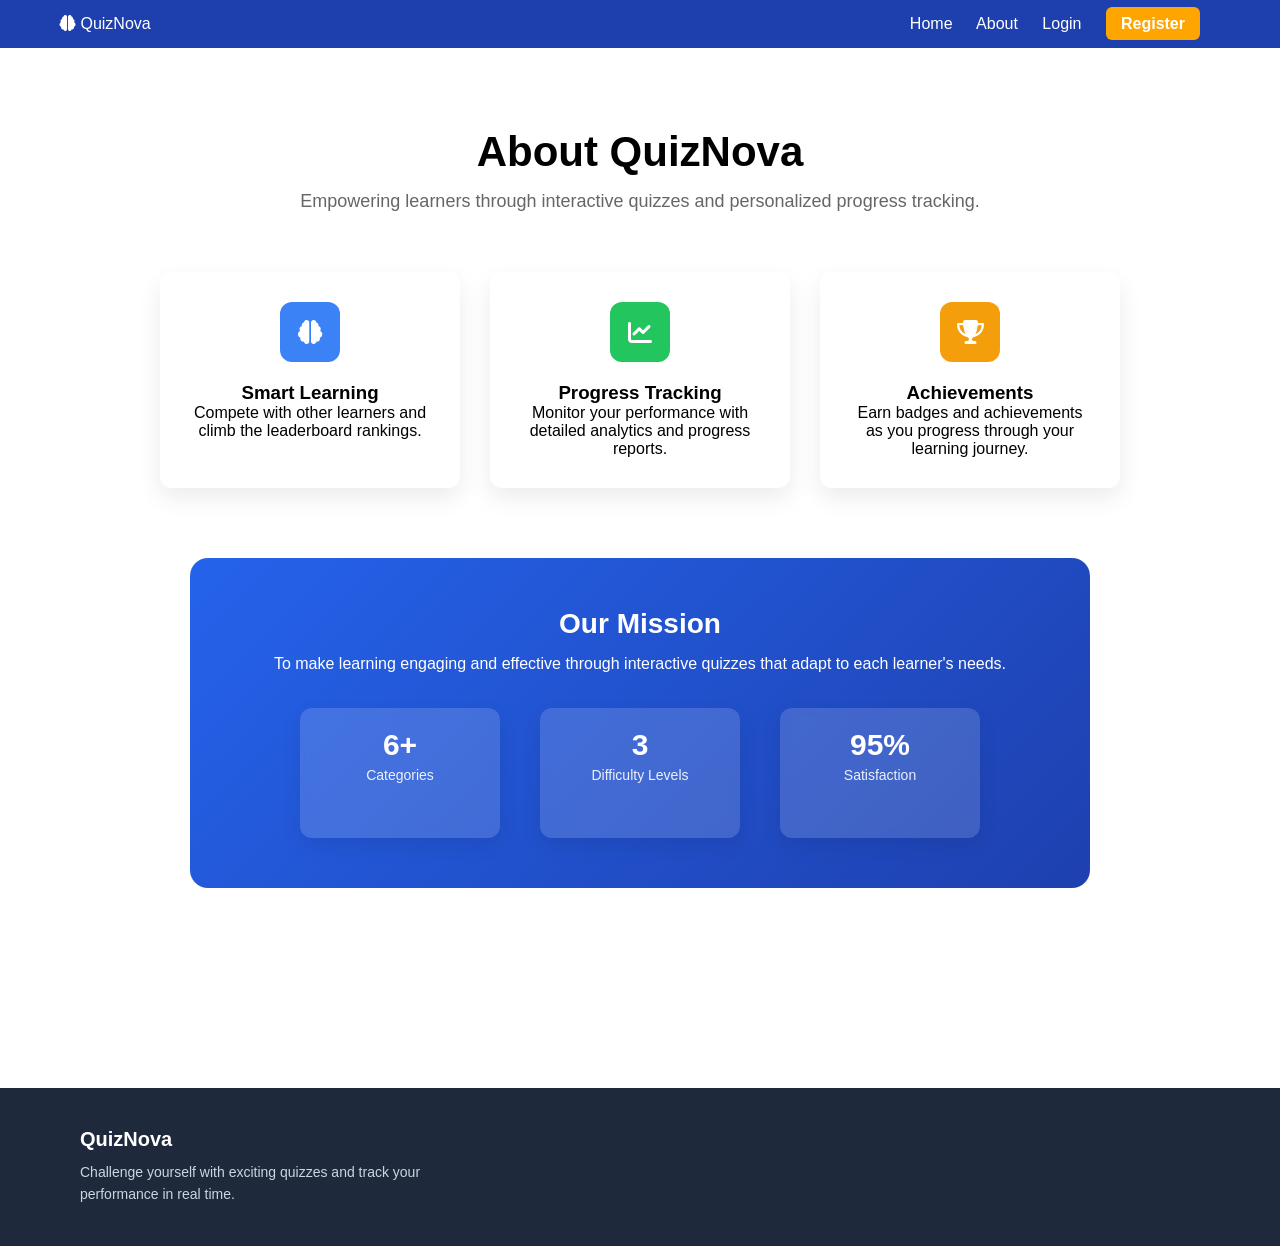
==== about.html @ 1ecc4e22 "Initial commit" ====
<!DOCTYPE html>
<html lang="en">
<head>
<meta charset="UTF-8">
<meta name="viewport" content="width=device-width, initial-scale=1.0">
<title>About - QuizNova</title>

<link rel="stylesheet" href="css/style.css">

<!-- Font Awesome -->
<link href="https://cdnjs.cloudflare.com/ajax/libs/font-awesome/6.5.0/css/all.min.css" rel="stylesheet">

</head>
<body>

<nav class="navbar">
    <div class="logo">
        <i class="fas fa-brain"></i> QuizNova
    </div>
    <div class="nav-links">
        <a href="index.html">Home</a>
        <a href="about.html" class="active">About</a>
        <a href="login.html">Login</a>
        <a href="register.html" class="register-btn">Register</a>
    </div>
</nav>

<div class="about-container">

    <h1 class="about-title">About QuizNova</h1>
    <p class="about-subtitle">
        Empowering learners through interactive quizzes and personalized progress tracking.
    </p>

    <!-- Features Cards -->
    <div class="about-features">

        <div class="about-card">
            <div class="about-icon blue">
                <i class="fas fa-brain"></i>
            </div>
            <h3>Smart Learning</h3>
            <p>
               Compete with other learners and climb the leaderboard rankings.
            </p>
        </div>

        <div class="about-card">
            <div class="about-icon green">
                <i class="fas fa-chart-line"></i>
            </div>
            <h3>Progress Tracking</h3>
            <p>
                Monitor your performance with detailed analytics 
                and progress reports.
            </p>
        </div>

        <div class="about-card">
            <div class="about-icon orange">
                <i class="fas fa-trophy"></i>
            </div>
            <h3>Achievements</h3>
            <p>
                Earn badges and achievements as you progress 
                through your learning journey.
            </p>
        </div>

    </div>

    <div class="mission-box">
    <h2>Our Mission</h2>
    <p>
        To make learning engaging and effective through interactive 
        quizzes that adapt to each learner's needs.
    </p>

    <div class="mission-stats">
        <div class="stat-card">
            <h3>6+</h3>
            <p>Categories</p>
        </div>

        <div class="stat-card">
            <h3>3</h3>
            <p>Difficulty Levels</p>
        </div>

        <div class="stat-card">
            <h3>95%</h3>
            <p>Satisfaction</p>
        </div>
    </div>
</div>

</div>
<footer class="footer">
    <div class="footer-left">
        <h3>QuizNova</h3>
        <p>
            Challenge yourself with exciting quizzes and track 
            your performance in real time.
        </p>
    </div>
</footer>

<script src="script.js"></script>

</body>
</html>
---- css/style.css ----
* {
    margin: 0;
    padding: 0;
    box-sizing: border-box;
    font-family: 'Segoe UI', sans-serif;
}

body {
    background: #eef1f8;
}


/* NAVBAR */
.navbar {
    background: #1e40af;
    color: white;
    padding: 15px 60px;
    display: flex;
    justify-content: space-between;
    align-items: center;
}
.login-btn {
    background: rgb(255, 165, 0);
    border: none;
    padding: 8px 15px;
    border-radius: 6px;
    font-weight: bold;
    cursor: pointer;
}

.nav-links a {
    color: white;
    text-decoration: none;
    margin-right: 20px;
}

.register-btn {
    background: rgb(255, 165, 0);
    border: none;
    padding: 8px 15px;
    border-radius: 6px;
    font-weight: bold;
    cursor: pointer;
}

/* HERO */
.hero {
    padding: 60px 0;
    display: flex;
    justify-content: center;
}

.hero-content {
    text-align: center;
    width: 40%;
}

.hero-icon {
    background: #3b82f6;
    width: 70px;
    height: 70px;
    margin: 0 auto 20px;
    border-radius: 50%;
    display: flex;
    align-items: center;
    justify-content: center;
    color: white;
    font-size: 28px;
}

.hero p {
    color: #555;
    margin-top: 10px;
}

/* STATS */
.stats {
    display: flex;
    justify-content: center;
    gap: 20px;
    margin-top: 40px;
}

.stat-card {
    background: white;
    padding: 25px;
    width: 200px;
    border-radius: 12px;
    box-shadow: 0 8px 20px rgba(0,0,0,0.08);
    transition: 0.3s;
}

.stat-card:hover {
    transform: translateY(-5px);
}

.stat-card i {
    font-size: 22px;
    margin-bottom: 10px;
    color: #3b82f6;
}

/* JOIN */
/* JOIN CARD UPDATED */
.join-card {
    margin: 60px auto;
    background: white;
    padding: 40px 30px;
    width: 500px;              /* fixed width for square feel */
    min-height: 200px;         /* height increase */
    border-radius: 18px;
    box-shadow: 0 15px 35px rgba(0,0,0,0.1);
    text-align: center;
    position: relative;
    overflow: hidden;
    transition: 0.4s ease;
}
.btn-group {
    margin-top: 20px;
}
.primary-btn {
    background: #2563eb;
    color: white;
    padding: 10px 20px;
    border: none;
    border-radius: 6px;
    margin-right: 10px;
}

.secondary-btn {
    background: #6b7280;
    color: white;
    padding: 10px 20px;
    border: none;
    border-radius: 6px;
}


/* Floating animation */
.join-card {
    animation: floatBox 4s ease-in-out infinite;
}

@keyframes floatBox {
    0% { transform: translateY(0px); }
    50% { transform: translateY(-8px); }
    100% { transform: translateY(0px); }
}



@keyframes rotateGlow {
    from { transform: rotate(0deg); }
    to { transform: rotate(360deg); }
}

.join-card:hover {
    transform: scale(1.04);
    box-shadow: 0 20px 45px rgba(0,0,0,0.15);
}
/* FEATURES */
.features {
    display: flex;
    justify-content: center;
    gap: 20px;
    margin-top: 40px;
}

.feature {
    background: white;
    padding: 25px;
    width: 240px;
    border-radius: 12px;
    box-shadow: 0 8px 20px rgba(0,0,0,0.08);
    transition: 0.3s;
}

.feature:hover {
    transform: translateY(-5px);
}

/* CTA */
.cta {
    margin-top: 30px;
    padding: 50px;
    border-radius:12px;
    background: linear-gradient(90deg, #2563eb, #7c3aed);
    color: white;
}

.cta-btn {
    margin-top: 15px;
    padding: 12px 25px;
    border: none;
    border-radius: 6px;
    font-weight: bold;
    background: white;
    color: #2563eb;
}

/* ANIMATION */
.fade-in {
    animation: fade 1s ease-in-out;
}

@keyframes fade {
    from { opacity: 0; transform: translateY(20px);}
    to { opacity: 1; transform: translateY(0);}
}

body {
    background: white;
}

/* Big Grey Vertical Box */
.background-box {
    background: #eef1f8;
    width: 65%;
    margin: 50px auto;
    padding: 80px 0;
    border-radius: 6px;
}

/* Content Inside */
.hero-content {
    width: 85%;
    margin: auto;
    text-align: center;
}

/* AUTH PAGES */

.auth-container {
    display: flex;
    justify-content: center;
    align-items: center;
    padding: 60px 0;
}

.auth-card {
    background: white;
    width: 400px;
    padding: 40px;
    border-radius: 12px;
    box-shadow: 0 10px 30px rgba(0,0,0,0.08);
}

.auth-header {
    text-align: center;
    margin-bottom: 25px;
}

.auth-header p {
    color: #666;
    font-size: 14px;
}

form label {
    display: block;
    margin-top: 15px;
    font-weight: 500;
}

form input[type="text"],
form input[type="email"],
form input[type="password"] {
    width: 100%;
    padding: 10px;
    margin-top: 5px;
    border-radius: 6px;
    border: 1px solid #ccc;
    outline: none;
}

form input:focus {
    border-color: #2563eb;
}

.auth-options {
    display: flex;
    justify-content: space-between;
    margin-top: 15px;
    font-size: 14px;
}

.auth-btn {
    width: 100%;
    margin-top: 20px;
    padding: 12px;
    background: #2563eb;
    color: white;
    border: none;
    border-radius: 6px;
    font-weight: bold;
    cursor: pointer;
}

.auth-btn:hover {
    background: #1e40af;
}

.switch-text {
    text-align: center;
    margin-top: 15px;
    font-size: 14px;
}

.switch-text a {
    color: #2563eb;
    text-decoration: none;
}

/* FOOTER */

.footer {
    background: #1e293b;     /* dark blue-grey */
    color: white;
    padding: 40px 80px;
    margin-top: 60px;
}

.footer-left h3 {
    margin-bottom: 10px;
    font-size: 20px;
}

.footer-left p {
    color: #cbd5e1;
    font-size: 14px;
    max-width: 400px;
    line-height: 1.6;
}
/* ================= FEATURES SECTION ADVANCED ================= */

.features {
    display: flex;
    justify-content: center;
    gap: 60px;
    margin-top: 70px;
    text-align: center;
}

.feature {
    width: 230px;
    transition: 0.4s ease;
}

.icon-circle {
    width: 60px;
    height: 60px;
    border-radius: 50%;
    background: linear-gradient(135deg, #667eea, #764ba2);
    display: flex;
    align-items: center;
    justify-content: center;
    font-size: 32px;
    color: white;
    margin: 0 auto 20px auto;
    box-shadow: 0 12px 30px rgba(0,0,0,0.15);
    transition: 0.4s ease;
}

.icon-circle i {
    filter: drop-shadow(0 0 10px rgba(255,255,255,0.7));
}

.feature:hover .icon-circle {
    transform: translateY(-12px) scale(1.1);
    box-shadow: 0 18px 40px rgba(0,0,0,0.25);
}

.feature:hover {
    transform: translateY(-6px);
}

/* ================= JOIN CARD ICON ================= */

.join-icon-circle {
    width: 60px;
    height: 60px;
    border-radius: 50%;
    background: linear-gradient(135deg, #ff6a00, #ee0979);
    display: flex;
    align-items: center;
    justify-content: center;
    font-size: 36px;
    color: white;
    margin: 0 auto 20px auto;
    box-shadow: 0 15px 35px rgba(0,0,0,0.2);
    transition: 0.4s ease;
}

.join-icon-circle i {
    filter: drop-shadow(0 0 12px rgba(255,255,255,0.7));
}

.join-card:hover .join-icon-circle {
    transform: scale(1.1);
    box-shadow: 0 20px 45px rgba(0,0,0,0.3);
}


.popup {
    position: fixed;
    top: -100px;
    left: 50%;
    transform: translateX(-50%);
    padding: 15px 25px;
    color: white;
    border-radius: 8px;
    transition: 0.5s;
}

.popup.show {
    top: 20px;
}

* {
    margin: 0;
    padding: 0;
    box-sizing: border-box;
    font-family: 'Segoe UI', sans-serif;
}

body {
    background: #eef1f8;
}


/* NAVBAR */
.navbar {
    background: #1e40af;
    color: white;
    padding: 15px 60px;
    display: flex;
    justify-content: space-between;
    align-items: center;
}
.login-btn {
    background: rgb(255, 165, 0);
    border: none;
    padding: 8px 15px;
    border-radius: 6px;
    font-weight: bold;
    cursor: pointer;
}

.nav-links a {
    color: white;
    text-decoration: none;
    margin-right: 20px;
}

.register-btn {
    background: rgb(255, 165, 0);
    border: none;
    padding: 8px 15px;
    border-radius: 6px;
    font-weight: bold;
    cursor: pointer;
}

/* HERO */
.hero {
    padding: 60px 0;
    display: flex;
    justify-content: center;
}

.hero-content {
    text-align: center;
    width: 40%;
}

.hero-icon {
    background: #3b82f6;
    width: 70px;
    height: 70px;
    margin: 0 auto 20px;
    border-radius: 50%;
    display: flex;
    align-items: center;
    justify-content: center;
    color: white;
    font-size: 28px;
}

.hero p {
    color: #555;
    margin-top: 10px;
}

/* STATS */
.stats {
    display: flex;
    justify-content: center;
    gap: 20px;
    margin-top: 40px;
}

.stat-card {
    background: white;
    padding: 25px;
    width: 200px;
    border-radius: 12px;
    box-shadow: 0 8px 20px rgba(0,0,0,0.08);
    transition: 0.3s;
}

.stat-card:hover {
    transform: translateY(-5px);
}

.stat-card i {
    font-size: 22px;
    margin-bottom: 10px;
    color: #3b82f6;
}

/* JOIN */
/* JOIN CARD UPDATED */
.join-card {
    margin: 60px auto;
    background: white;
    padding: 40px 30px;
    width: 500px;              /* fixed width for square feel */
    min-height: 200px;         /* height increase */
    border-radius: 18px;
    box-shadow: 0 15px 35px rgba(0,0,0,0.1);
    text-align: center;
    position: relative;
    overflow: hidden;
    transition: 0.4s ease;
}
.btn-group {
    margin-top: 20px;
}
.primary-btn {
    background: #2563eb;
    color: white;
    padding: 10px 20px;
    border: none;
    border-radius: 6px;
    margin-right: 10px;
}

.secondary-btn {
    background: #6b7280;
    color: white;
    padding: 10px 20px;
    border: none;
    border-radius: 6px;
}


/* Floating animation */
.join-card {
    animation: floatBox 4s ease-in-out infinite;
}

@keyframes floatBox {
    0% { transform: translateY(0px); }
    50% { transform: translateY(-8px); }
    100% { transform: translateY(0px); }
}



@keyframes rotateGlow {
    from { transform: rotate(0deg); }
    to { transform: rotate(360deg); }
}

.join-card:hover {
    transform: scale(1.04);
    box-shadow: 0 20px 45px rgba(0,0,0,0.15);
}
/* FEATURES */
.features {
    display: flex;
    justify-content: center;
    gap: 20px;
    margin-top: 40px;
}

.feature {
    background: white;
    padding: 25px;
    width: 240px;
    border-radius: 12px;
    box-shadow: 0 8px 20px rgba(0,0,0,0.08);
    transition: 0.3s;
}

.feature:hover {
    transform: translateY(-5px);
}

/* CTA */
.cta {
    margin-top: 30px;
    padding: 50px;
    border-radius:12px;
    background: linear-gradient(90deg, #2563eb, #7c3aed);
    color: white;
}

.cta-btn {
    margin-top: 15px;
    padding: 12px 25px;
    border: none;
    border-radius: 6px;
    font-weight: bold;
    background: white;
    color: #2563eb;
}

/* ANIMATION */
.fade-in {
    animation: fade 1s ease-in-out;
}

@keyframes fade {
    from { opacity: 0; transform: translateY(20px);}
    to { opacity: 1; transform: translateY(0);}
}

body {
    background: white;
}

/* Big Grey Vertical Box */
.background-box {
    background: #eef1f8;
    width: 65%;
    margin: 50px auto;
    padding: 80px 0;
    border-radius: 6px;
}

/* Content Inside */
.hero-content {
    width: 85%;
    margin: auto;
    text-align: center;
}

/* AUTH PAGES */

.auth-container {
    display: flex;
    justify-content: center;
    align-items: center;
    padding: 60px 0;
}

.auth-card {
    background: white;
    width: 400px;
    padding: 40px;
    border-radius: 12px;
    box-shadow: 0 10px 30px rgba(0,0,0,0.08);
}

.auth-header {
    text-align: center;
    margin-bottom: 25px;
}

.auth-header p {
    color: #666;
    font-size: 14px;
}

form label {
    display: block;
    margin-top: 15px;
    font-weight: 500;
}

form input[type="text"],
form input[type="email"],
form input[type="password"] {
    width: 100%;
    padding: 10px;
    margin-top: 5px;
    border-radius: 6px;
    border: 1px solid #ccc;
    outline: none;
}

form input:focus {
    border-color: #2563eb;
}

.auth-options {
    display: flex;
    justify-content: space-between;
    margin-top: 15px;
    font-size: 14px;
}

.auth-btn {
    width: 100%;
    margin-top: 20px;
    padding: 12px;
    background: #2563eb;
    color: white;
    border: none;
    border-radius: 6px;
    font-weight: bold;
    cursor: pointer;
}

.auth-btn:hover {
    background: #1e40af;
}

.switch-text {
    text-align: center;
    margin-top: 15px;
    font-size: 14px;
}

.switch-text a {
    color: #2563eb;
    text-decoration: none;
}

/* FOOTER */

.footer {
    background: #1e293b;     /* dark blue-grey */
    color: white;
    padding: 40px 80px;
    margin-top: 60px;
}

.footer-left h3 {
    margin-bottom: 10px;
    font-size: 20px;
}

.footer-left p {
    color: #cbd5e1;
    font-size: 14px;
    max-width: 400px;
    line-height: 1.6;
}
/* ================= FEATURES SECTION ADVANCED ================= */

.features {
    display: flex;
    justify-content: center;
    gap: 60px;
    margin-top: 70px;
    text-align: center;
}

.feature {
    width: 230px;
    transition: 0.4s ease;
}

.icon-circle {
    width: 60px;
    height: 60px;
    border-radius: 50%;
    background: linear-gradient(135deg, #667eea, #764ba2);
    display: flex;
    align-items: center;
    justify-content: center;
    font-size: 32px;
    color: white;
    margin: 0 auto 20px auto;
    box-shadow: 0 12px 30px rgba(0,0,0,0.15);
    transition: 0.4s ease;
}

.icon-circle i {
    filter: drop-shadow(0 0 10px rgba(255,255,255,0.7));
}

.feature:hover .icon-circle {
    transform: translateY(-12px) scale(1.1);
    box-shadow: 0 18px 40px rgba(0,0,0,0.25);
}

.feature:hover {
    transform: translateY(-6px);
}

/* ================= JOIN CARD ICON ================= */

.join-icon-circle {
    width: 60px;
    height: 60px;
    border-radius: 50%;
    background: linear-gradient(135deg, #ff6a00, #ee0979);
    display: flex;
    align-items: center;
    justify-content: center;
    font-size: 36px;
    color: white;
    margin: 0 auto 20px auto;
    box-shadow: 0 15px 35px rgba(0,0,0,0.2);
    transition: 0.4s ease;
}

.join-icon-circle i {
    filter: drop-shadow(0 0 12px rgba(255,255,255,0.7));
}

.join-card:hover .join-icon-circle {
    transform: scale(1.1);
    box-shadow: 0 20px 45px rgba(0,0,0,0.3);
}

/* ===========================
   ABOUT PAGE STYLES
=========================== */

.about-container {
    padding: 80px 10%;
    text-align: center;
}

.about-title {
    font-size: 42px;
    margin-bottom: 15px;
}

.about-subtitle {
    font-size: 18px;
    color: #666;
    margin-bottom: 60px;
}

.about-features {
    display: flex;
    justify-content: center;
    gap: 30px;
    flex-wrap: wrap;
    margin-bottom: 70px;
}

.about-card {
    background: #ffffff;
    padding: 30px;
    width: 300px;
    border-radius: 12px;
    box-shadow: 0 10px 25px rgba(0,0,0,0.08);
    transition: 0.3s ease;
}

.about-card:hover {
    transform: translateY(-8px);
}

.about-icon {
    width: 60px;
    height: 60px;
    margin: 0 auto 20px;
    border-radius: 12px;
    display: flex;
    align-items: center;
    justify-content: center;
    font-size: 24px;
    color: white;
}

.about-icon.blue { background: #3b82f6; }
.about-icon.green { background: #22c55e; }
.about-icon.orange { background: #f59e0b; }

/* ========================
   BLUE MISSION SECTION
======================== */

.mission-box {
    background: linear-gradient(135deg, #2563eb, #1e40af);
    color: white;
    padding: 50px 30px;
    border-radius: 18px;
    max-width: 900px;
    margin: 60px auto;
    text-align: center;
}

.mission-box h2 {
    font-size: 28px;
    margin-bottom: 15px;
}

.mission-box p {
    font-size: 16px;
    margin-bottom: 35px;
}

/* Stats inside blue box */
.mission-stats {
    display: flex;
    justify-content: center;
    gap: 40px;
    flex-wrap: wrap;
}

/* Individual stat box */
.stat-card {
    background: rgba(255, 255, 255, 0.15);
    padding: 20px 35px;
    border-radius: 12px;
    min-width: 150px;
    backdrop-filter: blur(5px);
}

.stat-card h3 {
    font-size: 30px;
    margin-bottom: 5px;
}

.stat-card p {
    font-size: 14px;
    opacity: 0.9;
}



* {
    margin: 0;
    padding: 0;
    box-sizing: border-box;
    font-family: 'Segoe UI', sans-serif;
}

body {
    background: #eef1f8;
}


/* NAVBAR */
.navbar {
    background: #1e40af;
    color: white;
    padding: 15px 60px;
    display: flex;
    justify-content: space-between;
    align-items: center;
}
.login-btn {
    background: rgb(255, 165, 0);
    border: none;
    padding: 8px 15px;
    border-radius: 6px;
    font-weight: bold;
    cursor: pointer;
}

.nav-links a {
    color: white;
    text-decoration: none;
    margin-right: 20px;
}

.register-btn {
    background: rgb(255, 165, 0);
    border: none;
    padding: 8px 15px;
    border-radius: 6px;
    font-weight: bold;
    cursor: pointer;
}

/* HERO */
.hero {
    padding: 60px 0;
    display: flex;
    justify-content: center;
}

.hero-content {
    text-align: center;
    width: 40%;
}

.hero-icon {
    background: #3b82f6;
    width: 70px;
    height: 70px;
    margin: 0 auto 20px;
    border-radius: 50%;
    display: flex;
    align-items: center;
    justify-content: center;
    color: white;
    font-size: 28px;
}

.hero p {
    color: #555;
    margin-top: 10px;
}

/* STATS */
.stats {
    display: flex;
    justify-content: center;
    gap: 20px;
    margin-top: 40px;
}

.stat-card {
    background: white;
    padding: 25px;
    width: 200px;
    border-radius: 12px;
    box-shadow: 0 8px 20px rgba(0,0,0,0.08);
    transition: 0.3s;
}

.stat-card:hover {
    transform: translateY(-5px);
}

.stat-card i {
    font-size: 22px;
    margin-bottom: 10px;
    color: #3b82f6;
}

/* JOIN */
/* JOIN CARD UPDATED */
.join-card {
    margin: 60px auto;
    background: white;
    padding: 40px 30px;
    width: 500px;              /* fixed width for square feel */
    min-height: 200px;         /* height increase */
    border-radius: 18px;
    box-shadow: 0 15px 35px rgba(0,0,0,0.1);
    text-align: center;
    position: relative;
    overflow: hidden;
    transition: 0.4s ease;
}
.btn-group {
    margin-top: 20px;
}
.primary-btn {
    background: #2563eb;
    color: white;
    padding: 10px 20px;
    border: none;
    border-radius: 6px;
    margin-right: 10px;
}

.secondary-btn {
    background: #6b7280;
    color: white;
    padding: 10px 20px;
    border: none;
    border-radius: 6px;
}


/* Floating animation */
.join-card {
    animation: floatBox 4s ease-in-out infinite;
}

@keyframes floatBox {
    0% { transform: translateY(0px); }
    50% { transform: translateY(-8px); }
    100% { transform: translateY(0px); }
}



@keyframes rotateGlow {
    from { transform: rotate(0deg); }
    to { transform: rotate(360deg); }
}

.join-card:hover {
    transform: scale(1.04);
    box-shadow: 0 20px 45px rgba(0,0,0,0.15);
}
/* FEATURES */
.features {
    display: flex;
    justify-content: center;
    gap: 20px;
    margin-top: 40px;
}

.feature {
    background: white;
    padding: 25px;
    width: 240px;
    border-radius: 12px;
    box-shadow: 0 8px 20px rgba(0,0,0,0.08);
    transition: 0.3s;
}

.feature:hover {
    transform: translateY(-5px);
}

/* CTA */
.cta {
    margin-top: 30px;
    padding: 50px;
    border-radius:12px;
    background: linear-gradient(90deg, #2563eb, #7c3aed);
    color: white;
}

.cta-btn {
    margin-top: 15px;
    padding: 12px 25px;
    border: none;
    border-radius: 6px;
    font-weight: bold;
    background: white;
    color: #2563eb;
}

/* ANIMATION */
.fade-in {
    animation: fade 1s ease-in-out;
}

@keyframes fade {
    from { opacity: 0; transform: translateY(20px);}
    to { opacity: 1; transform: translateY(0);}
}

body {
    background: white;
}

/* Big Grey Vertical Box */
.background-box {
    background: #eef1f8;
    width: 65%;
    margin: 50px auto;
    padding: 80px 0;
    border-radius: 6px;
}

/* Content Inside */
.hero-content {
    width: 85%;
    margin: auto;
    text-align: center;
}

/* AUTH PAGES */

.auth-container {
    display: flex;
    justify-content: center;
    align-items: center;
    padding: 60px 0;
}

.auth-card {
    background: white;
    width: 400px;
    padding: 40px;
    border-radius: 12px;
    box-shadow: 0 10px 30px rgba(0,0,0,0.08);
}

.auth-header {
    text-align: center;
    margin-bottom: 25px;
}

.auth-header p {
    color: #666;
    font-size: 14px;
}

form label {
    display: block;
    margin-top: 15px;
    font-weight: 500;
}

form input[type="text"],
form input[type="email"],
form input[type="password"] {
    width: 100%;
    padding: 10px;
    margin-top: 5px;
    border-radius: 6px;
    border: 1px solid #ccc;
    outline: none;
}

form input:focus {
    border-color: #2563eb;
}

.auth-options {
    display: flex;
    justify-content: space-between;
    margin-top: 15px;
    font-size: 14px;
}

.auth-btn {
    width: 100%;
    margin-top: 20px;
    padding: 12px;
    background: #2563eb;
    color: white;
    border: none;
    border-radius: 6px;
    font-weight: bold;
    cursor: pointer;
}

.auth-btn:hover {
    background: #1e40af;
}

.switch-text {
    text-align: center;
    margin-top: 15px;
    font-size: 14px;
}

.switch-text a {
    color: #2563eb;
    text-decoration: none;
}

/* FOOTER */

.footer {
    background: #1e293b;     /* dark blue-grey */
    color: white;
    padding: 40px 80px;
    margin-top: 60px;
}

.footer-left h3 {
    margin-bottom: 10px;
    font-size: 20px;
}

.footer-left p {
    color: #cbd5e1;
    font-size: 14px;
    max-width: 400px;
    line-height: 1.6;
}
/* ================= FEATURES SECTION ADVANCED ================= */

.features {
    display: flex;
    justify-content: center;
    gap: 60px;
    margin-top: 70px;
    text-align: center;
}

.feature {
    width: 230px;
    transition: 0.4s ease;
}

.icon-circle {
    width: 60px;
    height: 60px;
    border-radius: 50%;
    background: linear-gradient(135deg, #667eea, #764ba2);
    display: flex;
    align-items: center;
    justify-content: center;
    font-size: 32px;
    color: white;
    margin: 0 auto 20px auto;
    box-shadow: 0 12px 30px rgba(0,0,0,0.15);
    transition: 0.4s ease;
}

.icon-circle i {
    filter: drop-shadow(0 0 10px rgba(255,255,255,0.7));
}

.feature:hover .icon-circle {
    transform: translateY(-12px) scale(1.1);
    box-shadow: 0 18px 40px rgba(0,0,0,0.25);
}

.feature:hover {
    transform: translateY(-6px);
}

/* ================= JOIN CARD ICON ================= */

.join-icon-circle {
    width: 60px;
    height: 60px;
    border-radius: 50%;
    background: linear-gradient(135deg, #ff6a00, #ee0979);
    display: flex;
    align-items: center;
    justify-content: center;
    font-size: 36px;
    color: white;
    margin: 0 auto 20px auto;
    box-shadow: 0 15px 35px rgba(0,0,0,0.2);
    transition: 0.4s ease;
}

.join-icon-circle i {
    filter: drop-shadow(0 0 12px rgba(255,255,255,0.7));
}

.join-card:hover .join-icon-circle {
    transform: scale(1.1);
    box-shadow: 0 20px 45px rgba(0,0,0,0.3);
}

/* ===========================
   ABOUT PAGE STYLES
=========================== */

.about-container {
    padding: 80px 10%;
    text-align: center;
}

.about-title {
    font-size: 42px;
    margin-bottom: 15px;
}

.about-subtitle {
    font-size: 18px;
    color: #666;
    margin-bottom: 60px;
}

.about-features {
    display: flex;
    justify-content: center;
    gap: 30px;
    flex-wrap: wrap;
    margin-bottom: 70px;
}

.about-card {
    background: #ffffff;
    padding: 30px;
    width: 300px;
    border-radius: 12px;
    box-shadow: 0 10px 25px rgba(0,0,0,0.08);
    transition: 0.3s ease;
}

.about-card:hover {
    transform: translateY(-8px);
}

.about-icon {
    width: 60px;
    height: 60px;
    margin: 0 auto 20px;
    border-radius: 12px;
    display: flex;
    align-items: center;
    justify-content: center;
    font-size: 24px;
    color: white;
}

.about-icon.blue { background: #3b82f6; }
.about-icon.green { background: #22c55e; }
.about-icon.orange { background: #f59e0b; }

/* ========================
   BLUE MISSION SECTION
======================== */

.mission-box {
    background: linear-gradient(135deg, #2563eb, #1e40af);
    color: white;
    padding: 50px 30px;
    border-radius: 18px;
    max-width: 900px;
    margin: 60px auto;
    text-align: center;
}

.mission-box h2 {
    font-size: 28px;
    margin-bottom: 15px;
}

.mission-box p {
    font-size: 16px;
    margin-bottom: 35px;
}

/* Stats inside blue box */
.mission-stats {
    display: flex;
    justify-content: center;
    gap: 40px;
    flex-wrap: wrap;
}

/* Individual stat box */
.stat-card {
    background: rgba(255, 255, 255, 0.15);
    padding: 20px 35px;
    border-radius: 12px;
    min-width: 150px;
    backdrop-filter: blur(5px);
}

.stat-card h3 {
    font-size: 30px;
    margin-bottom: 5px;
}

.stat-card p {
    font-size: 14px;
    opacity: 0.9;
}
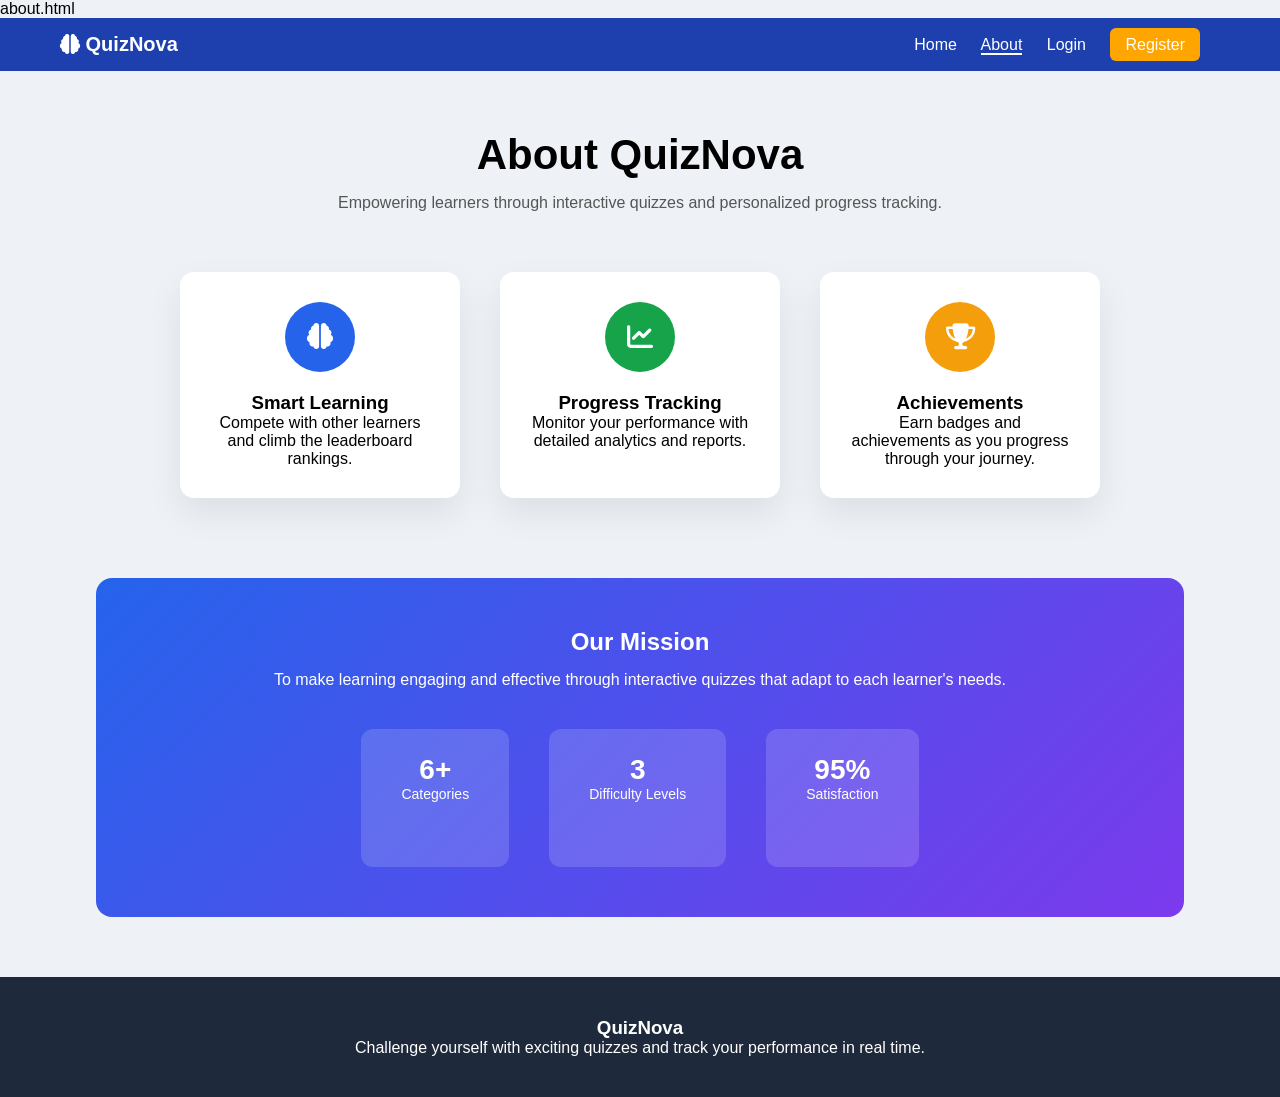
==== commit bac759ed: "Updated about page content" ====
--- a/about.html
+++ b/about.html
@@ -1,3 +1,5 @@
+about.html 
+
 <!DOCTYPE html>
 <html lang="en">
 <head>
@@ -6,11 +8,9 @@
 <title>About - QuizNova</title>
 
 <link rel="stylesheet" href="css/style.css">
+<link href="https://cdnjs.cloudflare.com/ajax/libs/font-awesome/6.5.0/css/all.min.css" rel="stylesheet">
+</head>
 
-<!-- Font Awesome -->
-<link href="https://cdnjs.cloudflare.com/ajax/libs/font-awesome/6.5.0/css/all.min.css" rel="stylesheet">
-
-</head>
 <body>
 
 <nav class="navbar">
@@ -25,15 +25,16 @@
     </div>
 </nav>
 
-<div class="about-container">
+<section class="about-section">
 
-    <h1 class="about-title">About QuizNova</h1>
-    <p class="about-subtitle">
-        Empowering learners through interactive quizzes and personalized progress tracking.
-    </p>
+    <div class="about-header">
+        <h1>About QuizNova</h1>
+        <p>
+            Empowering learners through interactive quizzes and personalized progress tracking.
+        </p>
+    </div>
 
-    <!-- Features Cards -->
-    <div class="about-features">
+    <div class="about-cards">
 
         <div class="about-card">
             <div class="about-icon blue">
@@ -41,7 +42,7 @@
             </div>
             <h3>Smart Learning</h3>
             <p>
-               Compete with other learners and climb the leaderboard rankings.
+                Compete with other learners and climb the leaderboard rankings.
             </p>
         </div>
 
@@ -51,8 +52,7 @@
             </div>
             <h3>Progress Tracking</h3>
             <p>
-                Monitor your performance with detailed analytics 
-                and progress reports.
+                Monitor your performance with detailed analytics and reports.
             </p>
         </div>
 
@@ -62,50 +62,43 @@
             </div>
             <h3>Achievements</h3>
             <p>
-                Earn badges and achievements as you progress 
-                through your learning journey.
+                Earn badges and achievements as you progress through your journey.
             </p>
         </div>
 
     </div>
 
     <div class="mission-box">
-    <h2>Our Mission</h2>
-    <p>
-        To make learning engaging and effective through interactive 
-        quizzes that adapt to each learner's needs.
-    </p>
+        <h2>Our Mission</h2>
+        <p>
+            To make learning engaging and effective through interactive quizzes
+            that adapt to each learner's needs.
+        </p>
 
-    <div class="mission-stats">
-        <div class="stat-card">
-            <h3>6+</h3>
-            <p>Categories</p>
-        </div>
+        <div class="mission-stats">
+            <div class="stat-card">
+                <h3>6+</h3>
+                <p>Categories</p>
+            </div>
 
-        <div class="stat-card">
-            <h3>3</h3>
-            <p>Difficulty Levels</p>
-        </div>
+            <div class="stat-card">
+                <h3>3</h3>
+                <p>Difficulty Levels</p>
+            </div>
 
-        <div class="stat-card">
-            <h3>95%</h3>
-            <p>Satisfaction</p>
+            <div class="stat-card">
+                <h3>95%</h3>
+                <p>Satisfaction</p>
+            </div>
         </div>
     </div>
-</div>
 
-</div>
+</section>
+
 <footer class="footer">
-    <div class="footer-left">
-        <h3>QuizNova</h3>
-        <p>
-            Challenge yourself with exciting quizzes and track 
-            your performance in real time.
-        </p>
-    </div>
+    <h3>QuizNova</h3>
+    <p>Challenge yourself with exciting quizzes and track your performance in real time.</p>
 </footer>
-
-<script src="script.js"></script>
 
 </body>
 </html>
--- a/css/style.css
+++ b/css/style.css
@@ -1,3 +1,4 @@
+/* ================= RESET ================= */
 * {
     margin: 0;
     padding: 0;
@@ -6,11 +7,10 @@
 }
 
 body {
-    background: #eef1f8;
-}
-
-
-/* NAVBAR */
+    background: linear-gradient(to right, #eef2ff, #f8fafc);
+}
+
+/* ================= NAVBAR ================= */
 .navbar {
     background: #1e40af;
     color: white;
@@ -19,221 +19,182 @@
     justify-content: space-between;
     align-items: center;
 }
-.login-btn {
-    background: rgb(255, 165, 0);
-    border: none;
+
+.navbar .logo {
+    font-size: 20px;
+    font-weight: bold;
+}
+
+.nav-links a {
+    color: white;
+    text-decoration: none;
+    margin-right: 20px;
+    transition: 0.3s ease;
+}
+
+.nav-links a:hover {
+    opacity: 0.8;
+}
+
+.nav-links a.active {
+    border-bottom: 2px solid white;
+}
+
+.register-btn {
+    background: orange;
     padding: 8px 15px;
     border-radius: 6px;
-    font-weight: bold;
-    cursor: pointer;
-}
-
-.nav-links a {
-    color: white;
-    text-decoration: none;
-    margin-right: 20px;
-}
-
-.register-btn {
-    background: rgb(255, 165, 0);
-    border: none;
-    padding: 8px 15px;
-    border-radius: 6px;
-    font-weight: bold;
-    cursor: pointer;
-}
-
-/* HERO */
-.hero {
-    padding: 60px 0;
-    display: flex;
-    justify-content: center;
-}
-
-.hero-content {
+}
+
+/* ================= MAIN CONTAINER ================= */
+.background-box {
+    width: 85%;
+    max-width: 1100px;
+    margin: 60px auto;
+    padding: 60px 20px;
+    min-height: 85vh;
     text-align: center;
-    width: 40%;
-}
-
+}
+
+/* ================= HERO ================= */
 .hero-icon {
-    background: #3b82f6;
-    width: 70px;
-    height: 70px;
+    background: #2563eb;
+    width: 80px;
+    height: 80px;
     margin: 0 auto 20px;
     border-radius: 50%;
     display: flex;
     align-items: center;
     justify-content: center;
     color: white;
-    font-size: 28px;
-}
-
-.hero p {
+    font-size: 30px;
+    box-shadow: 0 10px 25px rgba(37,99,235,0.3);
+}
+
+.subtitle {
     color: #555;
     margin-top: 10px;
 }
 
-/* STATS */
-.stats {
-    display: flex;
-    justify-content: center;
-    gap: 20px;
-    margin-top: 40px;
-}
-
-.stat-card {
-    background: white;
-    padding: 25px;
-    width: 200px;
-    border-radius: 12px;
-    box-shadow: 0 8px 20px rgba(0,0,0,0.08);
-    transition: 0.3s;
-}
-
-.stat-card:hover {
-    transform: translateY(-5px);
-}
-
-.stat-card i {
-    font-size: 22px;
-    margin-bottom: 10px;
-    color: #3b82f6;
-}
-
-/* JOIN */
-/* JOIN CARD UPDATED */
+/* ================= JOIN CARD ================= */
 .join-card {
-    margin: 60px auto;
-    background: white;
-    padding: 40px 30px;
-    width: 500px;              /* fixed width for square feel */
-    min-height: 200px;         /* height increase */
+    margin: 50px auto;
+    background: white;
+    padding: 40px;
     border-radius: 18px;
     box-shadow: 0 15px 35px rgba(0,0,0,0.1);
-    text-align: center;
-    position: relative;
-    overflow: hidden;
-    transition: 0.4s ease;
-}
-.btn-group {
-    margin-top: 20px;
-}
+    max-width: 500px;
+    transition: 0.3s ease;
+}
+
+.join-card:hover {
+    transform: translateY(-5px);
+}
+
+/* ================= BUTTONS ================= */
+
+/* PRIMARY BUTTON (Register) */
 .primary-btn {
-    background: #2563eb;
-    color: white;
-    padding: 10px 20px;
-    border: none;
-    border-radius: 6px;
-    margin-right: 10px;
-}
-
-.secondary-btn {
-    background: #6b7280;
-    color: white;
-    padding: 10px 20px;
-    border: none;
-    border-radius: 6px;
-}
-
-
-/* Floating animation */
-.join-card {
-    animation: floatBox 4s ease-in-out infinite;
-}
-
-@keyframes floatBox {
-    0% { transform: translateY(0px); }
-    50% { transform: translateY(-8px); }
-    100% { transform: translateY(0px); }
-}
-
-
-
-@keyframes rotateGlow {
-    from { transform: rotate(0deg); }
-    to { transform: rotate(360deg); }
-}
-
-.join-card:hover {
-    transform: scale(1.04);
-    box-shadow: 0 20px 45px rgba(0,0,0,0.15);
-}
-/* FEATURES */
-.features {
-    display: flex;
-    justify-content: center;
-    gap: 20px;
-    margin-top: 40px;
-}
-
-.feature {
-    background: white;
-    padding: 25px;
-    width: 240px;
-    border-radius: 12px;
-    box-shadow: 0 8px 20px rgba(0,0,0,0.08);
-    transition: 0.3s;
-}
-
-.feature:hover {
-    transform: translateY(-5px);
-}
-
-/* CTA */
-.cta {
-    margin-top: 30px;
-    padding: 50px;
-    border-radius:12px;
-    background: linear-gradient(90deg, #2563eb, #7c3aed);
-    color: white;
-}
-
-.cta-btn {
-    margin-top: 15px;
     padding: 12px 25px;
     border: none;
-    border-radius: 6px;
+    border-radius: 8px;
+    color: white;
+    background: #2563eb;
+    cursor: pointer;
     font-weight: bold;
+    transition: 0.3s ease;
+}
+
+.primary-btn:hover {
+    transform: translateY(-3px);
+    box-shadow: 
+        0 0 15px rgba(37, 99, 235, 0.6),
+        0 0 30px rgba(37, 99, 235, 0.4);
+}
+
+/* LOGIN BUTTON */
+.secondary-btn {
+    padding: 12px 25px;
+    border-radius: 8px;
+    font-weight: bold;
+    cursor: pointer;
+    margin-left: 10px;
     background: white;
     color: #2563eb;
-}
-
-/* ANIMATION */
-.fade-in {
-    animation: fade 1s ease-in-out;
-}
-
-@keyframes fade {
-    from { opacity: 0; transform: translateY(20px);}
-    to { opacity: 1; transform: translateY(0);}
-}
-
-body {
-    background: white;
-}
-
-/* Big Grey Vertical Box */
-.background-box {
-    background: #eef1f8;
-    width: 65%;
-    margin: 50px auto;
-    padding: 80px 0;
-    border-radius: 6px;
-}
-
-/* Content Inside */
-.hero-content {
-    width: 85%;
-    margin: auto;
-    text-align: center;
-}
-
-/* AUTH PAGES */
-
+    border: 2px solid #2563eb;
+    transition: 0.3s ease;
+}
+
+.secondary-btn:hover {
+    background: #2563eb;
+    color: white;
+    transform: translateY(-3px);
+    box-shadow: 
+        0 0 15px rgba(37, 99, 235, 0.6),
+        0 0 30px rgba(37, 99, 235, 0.4);
+}
+
+/* CTA BUTTON */
+.cta-btn {
+    margin-top: 20px;
+    padding: 14px 30px;
+    border: none;
+    border-radius: 8px;
+    font-weight: bold;
+    background: white;
+    color: #2563eb;
+    cursor: pointer;
+    transition: 0.3s ease;
+}
+
+.cta-btn:hover {
+    transform: translateY(-3px);
+    box-shadow: 
+        0 0 20px rgba(255, 255, 255, 0.8),
+        0 0 40px rgba(255, 255, 255, 0.4);
+}
+
+/* ================= FEATURES ================= */
+.features {
+    display: flex;
+    justify-content: center;
+    gap: 40px;
+    margin-top: 60px;
+    flex-wrap: wrap;
+}
+
+.feature {
+    background: white;
+    padding: 30px;
+    width: 260px;
+    border-radius: 14px;
+    box-shadow: 0 15px 35px rgba(0,0,0,0.08);
+    transition: 0.3s ease;
+}
+
+.feature:hover {
+    transform: translateY(-8px);
+}
+
+.feature .icon {
+    font-size: 30px;
+    color: #2563eb;
+    margin-bottom: 15px;
+}
+
+/* ================= CTA SECTION ================= */
+.cta {
+    margin-top: 70px;
+    padding: 50px;
+    border-radius: 14px;
+    background: linear-gradient(90deg, #2563eb, #7c3aed);
+    color: white;
+}
+
+/* ================= AUTH PAGES ================= */
 .auth-container {
     display: flex;
     justify-content: center;
-    align-items: center;
     padding: 60px 0;
 }
 
@@ -245,42 +206,17 @@
     box-shadow: 0 10px 30px rgba(0,0,0,0.08);
 }
 
-.auth-header {
-    text-align: center;
-    margin-bottom: 25px;
-}
-
-.auth-header p {
-    color: #666;
-    font-size: 14px;
-}
-
 form label {
     display: block;
     margin-top: 15px;
-    font-weight: 500;
-}
-
-form input[type="text"],
-form input[type="email"],
-form input[type="password"] {
+}
+
+form input {
     width: 100%;
     padding: 10px;
     margin-top: 5px;
     border-radius: 6px;
     border: 1px solid #ccc;
-    outline: none;
-}
-
-form input:focus {
-    border-color: #2563eb;
-}
-
-.auth-options {
-    display: flex;
-    justify-content: space-between;
-    margin-top: 15px;
-    font-size: 14px;
 }
 
 .auth-btn {
@@ -291,115 +227,17 @@
     color: white;
     border: none;
     border-radius: 6px;
-    font-weight: bold;
-    cursor: pointer;
+    cursor: pointer;
+    transition: 0.3s ease;
 }
 
 .auth-btn:hover {
-    background: #1e40af;
-}
-
-.switch-text {
-    text-align: center;
-    margin-top: 15px;
-    font-size: 14px;
-}
-
-.switch-text a {
-    color: #2563eb;
-    text-decoration: none;
-}
-
-/* FOOTER */
-
-.footer {
-    background: #1e293b;     /* dark blue-grey */
-    color: white;
-    padding: 40px 80px;
-    margin-top: 60px;
-}
-
-.footer-left h3 {
-    margin-bottom: 10px;
-    font-size: 20px;
-}
-
-.footer-left p {
-    color: #cbd5e1;
-    font-size: 14px;
-    max-width: 400px;
-    line-height: 1.6;
-}
-/* ================= FEATURES SECTION ADVANCED ================= */
-
-.features {
-    display: flex;
-    justify-content: center;
-    gap: 60px;
-    margin-top: 70px;
-    text-align: center;
-}
-
-.feature {
-    width: 230px;
-    transition: 0.4s ease;
-}
-
-.icon-circle {
-    width: 60px;
-    height: 60px;
-    border-radius: 50%;
-    background: linear-gradient(135deg, #667eea, #764ba2);
-    display: flex;
-    align-items: center;
-    justify-content: center;
-    font-size: 32px;
-    color: white;
-    margin: 0 auto 20px auto;
-    box-shadow: 0 12px 30px rgba(0,0,0,0.15);
-    transition: 0.4s ease;
-}
-
-.icon-circle i {
-    filter: drop-shadow(0 0 10px rgba(255,255,255,0.7));
-}
-
-.feature:hover .icon-circle {
-    transform: translateY(-12px) scale(1.1);
-    box-shadow: 0 18px 40px rgba(0,0,0,0.25);
-}
-
-.feature:hover {
-    transform: translateY(-6px);
-}
-
-/* ================= JOIN CARD ICON ================= */
-
-.join-icon-circle {
-    width: 60px;
-    height: 60px;
-    border-radius: 50%;
-    background: linear-gradient(135deg, #ff6a00, #ee0979);
-    display: flex;
-    align-items: center;
-    justify-content: center;
-    font-size: 36px;
-    color: white;
-    margin: 0 auto 20px auto;
-    box-shadow: 0 15px 35px rgba(0,0,0,0.2);
-    transition: 0.4s ease;
-}
-
-.join-icon-circle i {
-    filter: drop-shadow(0 0 12px rgba(255,255,255,0.7));
-}
-
-.join-card:hover .join-icon-circle {
-    transform: scale(1.1);
-    box-shadow: 0 20px 45px rgba(0,0,0,0.3);
-}
-
-
+    box-shadow: 
+        0 0 15px rgba(37, 99, 235, 0.6),
+        0 0 30px rgba(37, 99, 235, 0.4);
+}
+
+/* ================= POPUP ================= */
 .popup {
     position: fixed;
     top: -100px;
@@ -415,309 +253,224 @@
     top: 20px;
 }
 
-* {
-    margin: 0;
-    padding: 0;
-    box-sizing: border-box;
-    font-family: 'Segoe UI', sans-serif;
-}
-
-body {
-    background: #eef1f8;
-}
-
-
-/* NAVBAR */
-.navbar {
-    background: #1e40af;
-    color: white;
-    padding: 15px 60px;
-    display: flex;
-    justify-content: space-between;
-    align-items: center;
-}
-.login-btn {
-    background: rgb(255, 165, 0);
-    border: none;
-    padding: 8px 15px;
-    border-radius: 6px;
-    font-weight: bold;
-    cursor: pointer;
-}
-
-.nav-links a {
-    color: white;
-    text-decoration: none;
-    margin-right: 20px;
-}
-
-.register-btn {
-    background: rgb(255, 165, 0);
-    border: none;
-    padding: 8px 15px;
-    border-radius: 6px;
-    font-weight: bold;
-    cursor: pointer;
-}
-
-/* HERO */
-.hero {
-    padding: 60px 0;
-    display: flex;
-    justify-content: center;
-}
-
-.hero-content {
+/* ================= FOOTER ================= */
+.footer {
+    background: #1e293b;
+    color: white;
+    padding: 40px;
     text-align: center;
-    width: 40%;
-}
-
-.hero-icon {
-    background: #3b82f6;
+}
+
+/* ================= RESPONSIVE ================= */
+@media (max-width: 768px) {
+
+    .navbar {
+        flex-direction: column;
+        gap: 10px;
+        padding: 15px 20px;
+    }
+
+    .features {
+        flex-direction: column;
+        align-items: center;
+    }
+
+    .join-card {
+        width: 90%;
+    }
+
+    .auth-card {
+        width: 90%;
+    }
+}
+/* ================= ABOUT PAGE ================= */
+
+.about-section {
+    width: 85%;
+    max-width: 1100px;
+    margin: 60px auto;
+    text-align: center;
+}
+
+.about-header h1 {
+    font-size: 42px;
+    margin-bottom: 15px;
+}
+
+.about-header p {
+    color: #555;
+    margin-bottom: 60px;
+}
+
+.about-cards {
+    display: flex;
+    justify-content: center;
+    gap: 40px;
+    flex-wrap: wrap;
+}
+
+.about-card {
+    background: white;
+    padding: 30px;
+    width: 280px;
+    border-radius: 14px;
+    box-shadow: 0 15px 35px rgba(0,0,0,0.08);
+    transition: 0.3s ease;
+}
+
+.about-card:hover {
+    transform: translateY(-8px);
+}
+
+.about-icon {
     width: 70px;
     height: 70px;
+    border-radius: 50%;
+    display: flex;
+    align-items: center;
+    justify-content: center;
+    font-size: 26px;
+    color: white;
     margin: 0 auto 20px;
-    border-radius: 50%;
-    display: flex;
-    align-items: center;
-    justify-content: center;
-    color: white;
+}
+
+.about-icon.blue { background: #2563eb; }
+.about-icon.green { background: #16a34a; }
+.about-icon.orange { background: #f59e0b; }
+
+/* Mission Section */
+
+.mission-box {
+    margin-top: 80px;
+    padding: 50px;
+    border-radius: 16px;
+    background: linear-gradient(135deg, #2563eb, #7c3aed);
+    color: white;
+}
+
+.mission-box h2 {
+    margin-bottom: 15px;
+}
+
+.mission-box p {
+    margin-bottom: 40px;
+}
+
+.mission-stats {
+    display: flex;
+    justify-content: center;
+    gap: 40px;
+    flex-wrap: wrap;
+}
+
+.stat-card {
+    background: rgba(255,255,255,0.15);
+    padding: 25px 40px;
+    border-radius: 12px;
+}
+
+.stat-card h3 {
     font-size: 28px;
 }
 
-.hero p {
-    color: #555;
-    margin-top: 10px;
-}
-
-/* STATS */
-.stats {
-    display: flex;
-    justify-content: center;
-    gap: 20px;
-    margin-top: 40px;
-}
-
-.stat-card {
-    background: white;
-    padding: 25px;
-    width: 200px;
-    border-radius: 12px;
-    box-shadow: 0 8px 20px rgba(0,0,0,0.08);
-    transition: 0.3s;
-}
-
-.stat-card:hover {
+.stat-card p {
+    font-size: 14px;
+}
+/* ================= LOGIN PAGE IMPROVED ================= */
+
+.auth-wrapper {
+    min-height: 85vh;
+    display: flex;
+    justify-content: center;
+    align-items: center;
+}
+
+.auth-card {
+    background: white;
+    width: 420px;
+    padding: 40px;
+    border-radius: 16px;
+    box-shadow: 0 20px 40px rgba(0,0,0,0.1);
+    text-align: center;
+    transition: 0.3s ease;
+}
+
+.auth-card:hover {
     transform: translateY(-5px);
 }
 
-.stat-card i {
-    font-size: 22px;
-    margin-bottom: 10px;
-    color: #3b82f6;
-}
-
-/* JOIN */
-/* JOIN CARD UPDATED */
-.join-card {
-    margin: 60px auto;
-    background: white;
-    padding: 40px 30px;
-    width: 500px;              /* fixed width for square feel */
-    min-height: 200px;         /* height increase */
-    border-radius: 18px;
-    box-shadow: 0 15px 35px rgba(0,0,0,0.1);
-    text-align: center;
-    position: relative;
-    overflow: hidden;
-    transition: 0.4s ease;
-}
-.btn-group {
-    margin-top: 20px;
-}
-.primary-btn {
-    background: #2563eb;
-    color: white;
-    padding: 10px 20px;
-    border: none;
-    border-radius: 6px;
-    margin-right: 10px;
-}
-
-.secondary-btn {
-    background: #6b7280;
-    color: white;
-    padding: 10px 20px;
-    border: none;
-    border-radius: 6px;
-}
-
-
-/* Floating animation */
-.join-card {
-    animation: floatBox 4s ease-in-out infinite;
-}
-
-@keyframes floatBox {
-    0% { transform: translateY(0px); }
-    50% { transform: translateY(-8px); }
-    100% { transform: translateY(0px); }
-}
-
-
-
-@keyframes rotateGlow {
-    from { transform: rotate(0deg); }
-    to { transform: rotate(360deg); }
-}
-
-.join-card:hover {
-    transform: scale(1.04);
-    box-shadow: 0 20px 45px rgba(0,0,0,0.15);
-}
-/* FEATURES */
-.features {
-    display: flex;
-    justify-content: center;
-    gap: 20px;
-    margin-top: 40px;
-}
-
-.feature {
-    background: white;
-    padding: 25px;
-    width: 240px;
-    border-radius: 12px;
-    box-shadow: 0 8px 20px rgba(0,0,0,0.08);
-    transition: 0.3s;
-}
-
-.feature:hover {
-    transform: translateY(-5px);
-}
-
-/* CTA */
-.cta {
-    margin-top: 30px;
-    padding: 50px;
-    border-radius:12px;
-    background: linear-gradient(90deg, #2563eb, #7c3aed);
-    color: white;
-}
-
-.cta-btn {
-    margin-top: 15px;
-    padding: 12px 25px;
-    border: none;
-    border-radius: 6px;
-    font-weight: bold;
-    background: white;
-    color: #2563eb;
-}
-
-/* ANIMATION */
-.fade-in {
-    animation: fade 1s ease-in-out;
-}
-
-@keyframes fade {
-    from { opacity: 0; transform: translateY(20px);}
-    to { opacity: 1; transform: translateY(0);}
-}
-
-body {
-    background: white;
-}
-
-/* Big Grey Vertical Box */
-.background-box {
-    background: #eef1f8;
-    width: 65%;
-    margin: 50px auto;
-    padding: 80px 0;
-    border-radius: 6px;
-}
-
-/* Content Inside */
-.hero-content {
-    width: 85%;
-    margin: auto;
-    text-align: center;
-}
-
-/* AUTH PAGES */
-
-.auth-container {
-    display: flex;
-    justify-content: center;
-    align-items: center;
-    padding: 60px 0;
-}
-
-.auth-card {
-    background: white;
-    width: 400px;
-    padding: 40px;
-    border-radius: 12px;
-    box-shadow: 0 10px 30px rgba(0,0,0,0.08);
-}
-
-.auth-header {
-    text-align: center;
+.auth-subtitle {
+    color: #666;
     margin-bottom: 25px;
-}
-
-.auth-header p {
-    color: #666;
-    font-size: 14px;
 }
 
 form label {
     display: block;
+    text-align: left;
     margin-top: 15px;
     font-weight: 500;
 }
 
-form input[type="text"],
-form input[type="email"],
-form input[type="password"] {
+form input {
     width: 100%;
-    padding: 10px;
-    margin-top: 5px;
-    border-radius: 6px;
+    padding: 12px;
+    margin-top: 6px;
+    border-radius: 8px;
     border: 1px solid #ccc;
-    outline: none;
+    transition: 0.3s ease;
 }
 
 form input:focus {
     border-color: #2563eb;
+    box-shadow: 0 0 8px rgba(37, 99, 235, 0.4);
+    outline: none;
 }
 
 .auth-options {
     display: flex;
     justify-content: space-between;
+    align-items: center;
     margin-top: 15px;
     font-size: 14px;
 }
 
+.remember-box {
+    display: flex;
+    align-items: center;
+    gap: 6px;
+}
+
+.auth-options a {
+    color: #2563eb;
+    text-decoration: none;
+}
+
+.auth-options a:hover {
+    text-decoration: underline;
+}
+
+/* Glowing Sign In Button */
 .auth-btn {
     width: 100%;
     margin-top: 20px;
-    padding: 12px;
+    padding: 14px;
     background: #2563eb;
     color: white;
     border: none;
-    border-radius: 6px;
+    border-radius: 8px;
     font-weight: bold;
     cursor: pointer;
+    transition: 0.3s ease;
 }
 
 .auth-btn:hover {
-    background: #1e40af;
+    transform: translateY(-3px);
+    box-shadow:
+        0 0 15px rgba(37, 99, 235, 0.6),
+        0 0 30px rgba(37, 99, 235, 0.4);
 }
 
 .switch-text {
-    text-align: center;
     margin-top: 15px;
     font-size: 14px;
 }
@@ -726,711 +479,93 @@
     color: #2563eb;
     text-decoration: none;
 }
-
-/* FOOTER */
-
-.footer {
-    background: #1e293b;     /* dark blue-grey */
-    color: white;
-    padding: 40px 80px;
-    margin-top: 60px;
-}
-
-.footer-left h3 {
-    margin-bottom: 10px;
-    font-size: 20px;
-}
-
-.footer-left p {
-    color: #cbd5e1;
+/* ===== CHECKBOX ALIGNMENT FIX ===== */
+
+.checkbox-row {
+    display: flex;
+    align-items: center;
+    gap: 8px;
     font-size: 14px;
-    max-width: 400px;
-    line-height: 1.6;
-}
-/* ================= FEATURES SECTION ADVANCED ================= */
-
-.features {
-    display: flex;
-    justify-content: center;
-    gap: 60px;
-    margin-top: 70px;
+    margin-top: 15px;
+    cursor: pointer;
+}
+
+.checkbox-row input[type="checkbox"] {
+    width: 16px;
+    height: 16px;
+    cursor: pointer;
+    accent-color: #2563eb; /* Makes checkbox blue */
+}
+body {
+    margin: 0;
+    font-family: 'Segoe UI', sans-serif;
+    background: #eef2f7;
+}
+
+/* CENTER WRAPPER */
+.dashboard-wrapper {
+    display: flex;
+    justify-content: center;
+    margin-top: 40px;
+}
+
+/* MAIN CARD */
+.dashboard-card {
+    background: #f8fafc;
+    width: 1000px;
+    padding: 40px;
+    border-radius: 16px;
+    box-shadow: 0 8px 25px rgba(0,0,0,0.08);
     text-align: center;
 }
 
-.feature {
-    width: 230px;
-    transition: 0.4s ease;
-}
-
-.icon-circle {
-    width: 60px;
-    height: 60px;
-    border-radius: 50%;
-    background: linear-gradient(135deg, #667eea, #764ba2);
-    display: flex;
-    align-items: center;
-    justify-content: center;
-    font-size: 32px;
-    color: white;
-    margin: 0 auto 20px auto;
-    box-shadow: 0 12px 30px rgba(0,0,0,0.15);
-    transition: 0.4s ease;
-}
-
-.icon-circle i {
-    filter: drop-shadow(0 0 10px rgba(255,255,255,0.7));
-}
-
-.feature:hover .icon-circle {
-    transform: translateY(-12px) scale(1.1);
-    box-shadow: 0 18px 40px rgba(0,0,0,0.25);
-}
-
-.feature:hover {
-    transform: translateY(-6px);
-}
-
-/* ================= JOIN CARD ICON ================= */
-
-.join-icon-circle {
-    width: 60px;
-    height: 60px;
-    border-radius: 50%;
-    background: linear-gradient(135deg, #ff6a00, #ee0979);
-    display: flex;
-    align-items: center;
-    justify-content: center;
-    font-size: 36px;
-    color: white;
-    margin: 0 auto 20px auto;
-    box-shadow: 0 15px 35px rgba(0,0,0,0.2);
-    transition: 0.4s ease;
-}
-
-.join-icon-circle i {
-    filter: drop-shadow(0 0 12px rgba(255,255,255,0.7));
-}
-
-.join-card:hover .join-icon-circle {
-    transform: scale(1.1);
-    box-shadow: 0 20px 45px rgba(0,0,0,0.3);
-}
-
-/* ===========================
-   ABOUT PAGE STYLES
-=========================== */
-
-.about-container {
-    padding: 80px 10%;
-    text-align: center;
-}
-
-.about-title {
-    font-size: 42px;
-    margin-bottom: 15px;
-}
-
-.about-subtitle {
-    font-size: 18px;
-    color: #666;
-    margin-bottom: 60px;
-}
-
-.about-features {
-    display: flex;
-    justify-content: center;
+/* GRID */
+.dashboard-grid {
+    display: flex;
     gap: 30px;
-    flex-wrap: wrap;
-    margin-bottom: 70px;
-}
-
-.about-card {
-    background: #ffffff;
-    padding: 30px;
-    width: 300px;
+    margin-top: 30px;
+}
+
+/* BOX */
+.box {
+    background: white;
+    padding: 25px;
     border-radius: 12px;
-    box-shadow: 0 10px 25px rgba(0,0,0,0.08);
-    transition: 0.3s ease;
-}
-
-.about-card:hover {
-    transform: translateY(-8px);
-}
-
-.about-icon {
-    width: 60px;
-    height: 60px;
-    margin: 0 auto 20px;
-    border-radius: 12px;
-    display: flex;
-    align-items: center;
-    justify-content: center;
-    font-size: 24px;
-    color: white;
-}
-
-.about-icon.blue { background: #3b82f6; }
-.about-icon.green { background: #22c55e; }
-.about-icon.orange { background: #f59e0b; }
-
-/* ========================
-   BLUE MISSION SECTION
-======================== */
-
-.mission-box {
-    background: linear-gradient(135deg, #2563eb, #1e40af);
-    color: white;
-    padding: 50px 30px;
-    border-radius: 18px;
-    max-width: 900px;
-    margin: 60px auto;
-    text-align: center;
-}
-
-.mission-box h2 {
-    font-size: 28px;
-    margin-bottom: 15px;
-}
-
-.mission-box p {
-    font-size: 16px;
-    margin-bottom: 35px;
-}
-
-/* Stats inside blue box */
-.mission-stats {
-    display: flex;
-    justify-content: center;
-    gap: 40px;
-    flex-wrap: wrap;
-}
-
-/* Individual stat box */
-.stat-card {
-    background: rgba(255, 255, 255, 0.15);
-    padding: 20px 35px;
-    border-radius: 12px;
-    min-width: 150px;
-    backdrop-filter: blur(5px);
-}
-
-.stat-card h3 {
-    font-size: 30px;
-    margin-bottom: 5px;
-}
-
-.stat-card p {
-    font-size: 14px;
-    opacity: 0.9;
-}
-
-
-
-* {
-    margin: 0;
-    padding: 0;
-    box-sizing: border-box;
-    font-family: 'Segoe UI', sans-serif;
-}
-
-body {
-    background: #eef1f8;
-}
-
-
-/* NAVBAR */
-.navbar {
-    background: #1e40af;
-    color: white;
-    padding: 15px 60px;
+    flex: 1;
+    box-shadow: 0 4px 12px rgba(0,0,0,0.05);
+    text-align: left;
+}
+
+/* QUIZ BUTTONS */
+.quiz-option {
+    padding: 16px 20px;
+    border-radius: 10px;
+    margin-top: 15px;
+    color: white;
     display: flex;
     justify-content: space-between;
-    align-items: center;
-}
-.login-btn {
-    background: rgb(255, 165, 0);
-    border: none;
-    padding: 8px 15px;
-    border-radius: 6px;
-    font-weight: bold;
-    cursor: pointer;
-}
-
-.nav-links a {
-    color: white;
-    text-decoration: none;
-    margin-right: 20px;
-}
-
-.register-btn {
-    background: rgb(255, 165, 0);
-    border: none;
-    padding: 8px 15px;
-    border-radius: 6px;
-    font-weight: bold;
-    cursor: pointer;
-}
-
-/* HERO */
-.hero {
-    padding: 60px 0;
-    display: flex;
-    justify-content: center;
-}
-
-.hero-content {
-    text-align: center;
-    width: 40%;
-}
-
-.hero-icon {
-    background: #3b82f6;
-    width: 70px;
-    height: 70px;
-    margin: 0 auto 20px;
-    border-radius: 50%;
-    display: flex;
-    align-items: center;
-    justify-content: center;
-    color: white;
-    font-size: 28px;
-}
-
-.hero p {
-    color: #555;
-    margin-top: 10px;
+    cursor: pointer;
+    transition: 0.3s;
+}
+
+.quiz-option:hover {
+    transform: translateY(-3px);
+}
+
+.blue { background: #4e73df; }
+.green { background: #1cc88a; }
+.purple { background: #9b59b6; }
+
+/* LEADERBOARD ROW */
+.leader-row {
+    padding: 8px 0;
+    border-bottom: 1px solid #eee;
+    display: flex;
+    justify-content: space-between;
 }
 
 /* STATS */
 .stats {
-    display: flex;
-    justify-content: center;
-    gap: 20px;
-    margin-top: 40px;
-}
-
-.stat-card {
-    background: white;
-    padding: 25px;
-    width: 200px;
-    border-radius: 12px;
-    box-shadow: 0 8px 20px rgba(0,0,0,0.08);
-    transition: 0.3s;
-}
-
-.stat-card:hover {
-    transform: translateY(-5px);
-}
-
-.stat-card i {
-    font-size: 22px;
-    margin-bottom: 10px;
-    color: #3b82f6;
-}
-
-/* JOIN */
-/* JOIN CARD UPDATED */
-.join-card {
-    margin: 60px auto;
-    background: white;
-    padding: 40px 30px;
-    width: 500px;              /* fixed width for square feel */
-    min-height: 200px;         /* height increase */
-    border-radius: 18px;
-    box-shadow: 0 15px 35px rgba(0,0,0,0.1);
-    text-align: center;
-    position: relative;
-    overflow: hidden;
-    transition: 0.4s ease;
-}
-.btn-group {
-    margin-top: 20px;
-}
-.primary-btn {
-    background: #2563eb;
-    color: white;
-    padding: 10px 20px;
-    border: none;
-    border-radius: 6px;
-    margin-right: 10px;
-}
-
-.secondary-btn {
-    background: #6b7280;
-    color: white;
-    padding: 10px 20px;
-    border: none;
-    border-radius: 6px;
-}
-
-
-/* Floating animation */
-.join-card {
-    animation: floatBox 4s ease-in-out infinite;
-}
-
-@keyframes floatBox {
-    0% { transform: translateY(0px); }
-    50% { transform: translateY(-8px); }
-    100% { transform: translateY(0px); }
-}
-
-
-
-@keyframes rotateGlow {
-    from { transform: rotate(0deg); }
-    to { transform: rotate(360deg); }
-}
-
-.join-card:hover {
-    transform: scale(1.04);
-    box-shadow: 0 20px 45px rgba(0,0,0,0.15);
-}
-/* FEATURES */
-.features {
-    display: flex;
-    justify-content: center;
-    gap: 20px;
-    margin-top: 40px;
-}
-
-.feature {
-    background: white;
-    padding: 25px;
-    width: 240px;
-    border-radius: 12px;
-    box-shadow: 0 8px 20px rgba(0,0,0,0.08);
-    transition: 0.3s;
-}
-
-.feature:hover {
-    transform: translateY(-5px);
-}
-
-/* CTA */
-.cta {
     margin-top: 30px;
-    padding: 50px;
-    border-radius:12px;
-    background: linear-gradient(90deg, #2563eb, #7c3aed);
-    color: white;
-}
-
-.cta-btn {
-    margin-top: 15px;
-    padding: 12px 25px;
-    border: none;
-    border-radius: 6px;
-    font-weight: bold;
-    background: white;
-    color: #2563eb;
-}
-
-/* ANIMATION */
-.fade-in {
-    animation: fade 1s ease-in-out;
-}
-
-@keyframes fade {
-    from { opacity: 0; transform: translateY(20px);}
-    to { opacity: 1; transform: translateY(0);}
-}
-
-body {
-    background: white;
-}
-
-/* Big Grey Vertical Box */
-.background-box {
-    background: #eef1f8;
-    width: 65%;
-    margin: 50px auto;
-    padding: 80px 0;
-    border-radius: 6px;
-}
-
-/* Content Inside */
-.hero-content {
-    width: 85%;
-    margin: auto;
-    text-align: center;
-}
-
-/* AUTH PAGES */
-
-.auth-container {
-    display: flex;
-    justify-content: center;
-    align-items: center;
-    padding: 60px 0;
-}
-
-.auth-card {
-    background: white;
-    width: 400px;
-    padding: 40px;
-    border-radius: 12px;
-    box-shadow: 0 10px 30px rgba(0,0,0,0.08);
-}
-
-.auth-header {
-    text-align: center;
-    margin-bottom: 25px;
-}
-
-.auth-header p {
-    color: #666;
-    font-size: 14px;
-}
-
-form label {
-    display: block;
-    margin-top: 15px;
     font-weight: 500;
 }
-
-form input[type="text"],
-form input[type="email"],
-form input[type="password"] {
-    width: 100%;
-    padding: 10px;
-    margin-top: 5px;
-    border-radius: 6px;
-    border: 1px solid #ccc;
-    outline: none;
-}
-
-form input:focus {
-    border-color: #2563eb;
-}
-
-.auth-options {
-    display: flex;
-    justify-content: space-between;
-    margin-top: 15px;
-    font-size: 14px;
-}
-
-.auth-btn {
-    width: 100%;
-    margin-top: 20px;
-    padding: 12px;
-    background: #2563eb;
-    color: white;
-    border: none;
-    border-radius: 6px;
-    font-weight: bold;
-    cursor: pointer;
-}
-
-.auth-btn:hover {
-    background: #1e40af;
-}
-
-.switch-text {
-    text-align: center;
-    margin-top: 15px;
-    font-size: 14px;
-}
-
-.switch-text a {
-    color: #2563eb;
-    text-decoration: none;
-}
-
-/* FOOTER */
-
-.footer {
-    background: #1e293b;     /* dark blue-grey */
-    color: white;
-    padding: 40px 80px;
-    margin-top: 60px;
-}
-
-.footer-left h3 {
-    margin-bottom: 10px;
-    font-size: 20px;
-}
-
-.footer-left p {
-    color: #cbd5e1;
-    font-size: 14px;
-    max-width: 400px;
-    line-height: 1.6;
-}
-/* ================= FEATURES SECTION ADVANCED ================= */
-
-.features {
-    display: flex;
-    justify-content: center;
-    gap: 60px;
-    margin-top: 70px;
-    text-align: center;
-}
-
-.feature {
-    width: 230px;
-    transition: 0.4s ease;
-}
-
-.icon-circle {
-    width: 60px;
-    height: 60px;
-    border-radius: 50%;
-    background: linear-gradient(135deg, #667eea, #764ba2);
-    display: flex;
-    align-items: center;
-    justify-content: center;
-    font-size: 32px;
-    color: white;
-    margin: 0 auto 20px auto;
-    box-shadow: 0 12px 30px rgba(0,0,0,0.15);
-    transition: 0.4s ease;
-}
-
-.icon-circle i {
-    filter: drop-shadow(0 0 10px rgba(255,255,255,0.7));
-}
-
-.feature:hover .icon-circle {
-    transform: translateY(-12px) scale(1.1);
-    box-shadow: 0 18px 40px rgba(0,0,0,0.25);
-}
-
-.feature:hover {
-    transform: translateY(-6px);
-}
-
-/* ================= JOIN CARD ICON ================= */
-
-.join-icon-circle {
-    width: 60px;
-    height: 60px;
-    border-radius: 50%;
-    background: linear-gradient(135deg, #ff6a00, #ee0979);
-    display: flex;
-    align-items: center;
-    justify-content: center;
-    font-size: 36px;
-    color: white;
-    margin: 0 auto 20px auto;
-    box-shadow: 0 15px 35px rgba(0,0,0,0.2);
-    transition: 0.4s ease;
-}
-
-.join-icon-circle i {
-    filter: drop-shadow(0 0 12px rgba(255,255,255,0.7));
-}
-
-.join-card:hover .join-icon-circle {
-    transform: scale(1.1);
-    box-shadow: 0 20px 45px rgba(0,0,0,0.3);
-}
-
-/* ===========================
-   ABOUT PAGE STYLES
-=========================== */
-
-.about-container {
-    padding: 80px 10%;
-    text-align: center;
-}
-
-.about-title {
-    font-size: 42px;
-    margin-bottom: 15px;
-}
-
-.about-subtitle {
-    font-size: 18px;
-    color: #666;
-    margin-bottom: 60px;
-}
-
-.about-features {
-    display: flex;
-    justify-content: center;
-    gap: 30px;
-    flex-wrap: wrap;
-    margin-bottom: 70px;
-}
-
-.about-card {
-    background: #ffffff;
-    padding: 30px;
-    width: 300px;
-    border-radius: 12px;
-    box-shadow: 0 10px 25px rgba(0,0,0,0.08);
-    transition: 0.3s ease;
-}
-
-.about-card:hover {
-    transform: translateY(-8px);
-}
-
-.about-icon {
-    width: 60px;
-    height: 60px;
-    margin: 0 auto 20px;
-    border-radius: 12px;
-    display: flex;
-    align-items: center;
-    justify-content: center;
-    font-size: 24px;
-    color: white;
-}
-
-.about-icon.blue { background: #3b82f6; }
-.about-icon.green { background: #22c55e; }
-.about-icon.orange { background: #f59e0b; }
-
-/* ========================
-   BLUE MISSION SECTION
-======================== */
-
-.mission-box {
-    background: linear-gradient(135deg, #2563eb, #1e40af);
-    color: white;
-    padding: 50px 30px;
-    border-radius: 18px;
-    max-width: 900px;
-    margin: 60px auto;
-    text-align: center;
-}
-
-.mission-box h2 {
-    font-size: 28px;
-    margin-bottom: 15px;
-}
-
-.mission-box p {
-    font-size: 16px;
-    margin-bottom: 35px;
-}
-
-/* Stats inside blue box */
-.mission-stats {
-    display: flex;
-    justify-content: center;
-    gap: 40px;
-    flex-wrap: wrap;
-}
-
-/* Individual stat box */
-.stat-card {
-    background: rgba(255, 255, 255, 0.15);
-    padding: 20px 35px;
-    border-radius: 12px;
-    min-width: 150px;
-    backdrop-filter: blur(5px);
-}
-
-.stat-card h3 {
-    font-size: 30px;
-    margin-bottom: 5px;
-}
-
-.stat-card p {
-    font-size: 14px;
-    opacity: 0.9;
-}
